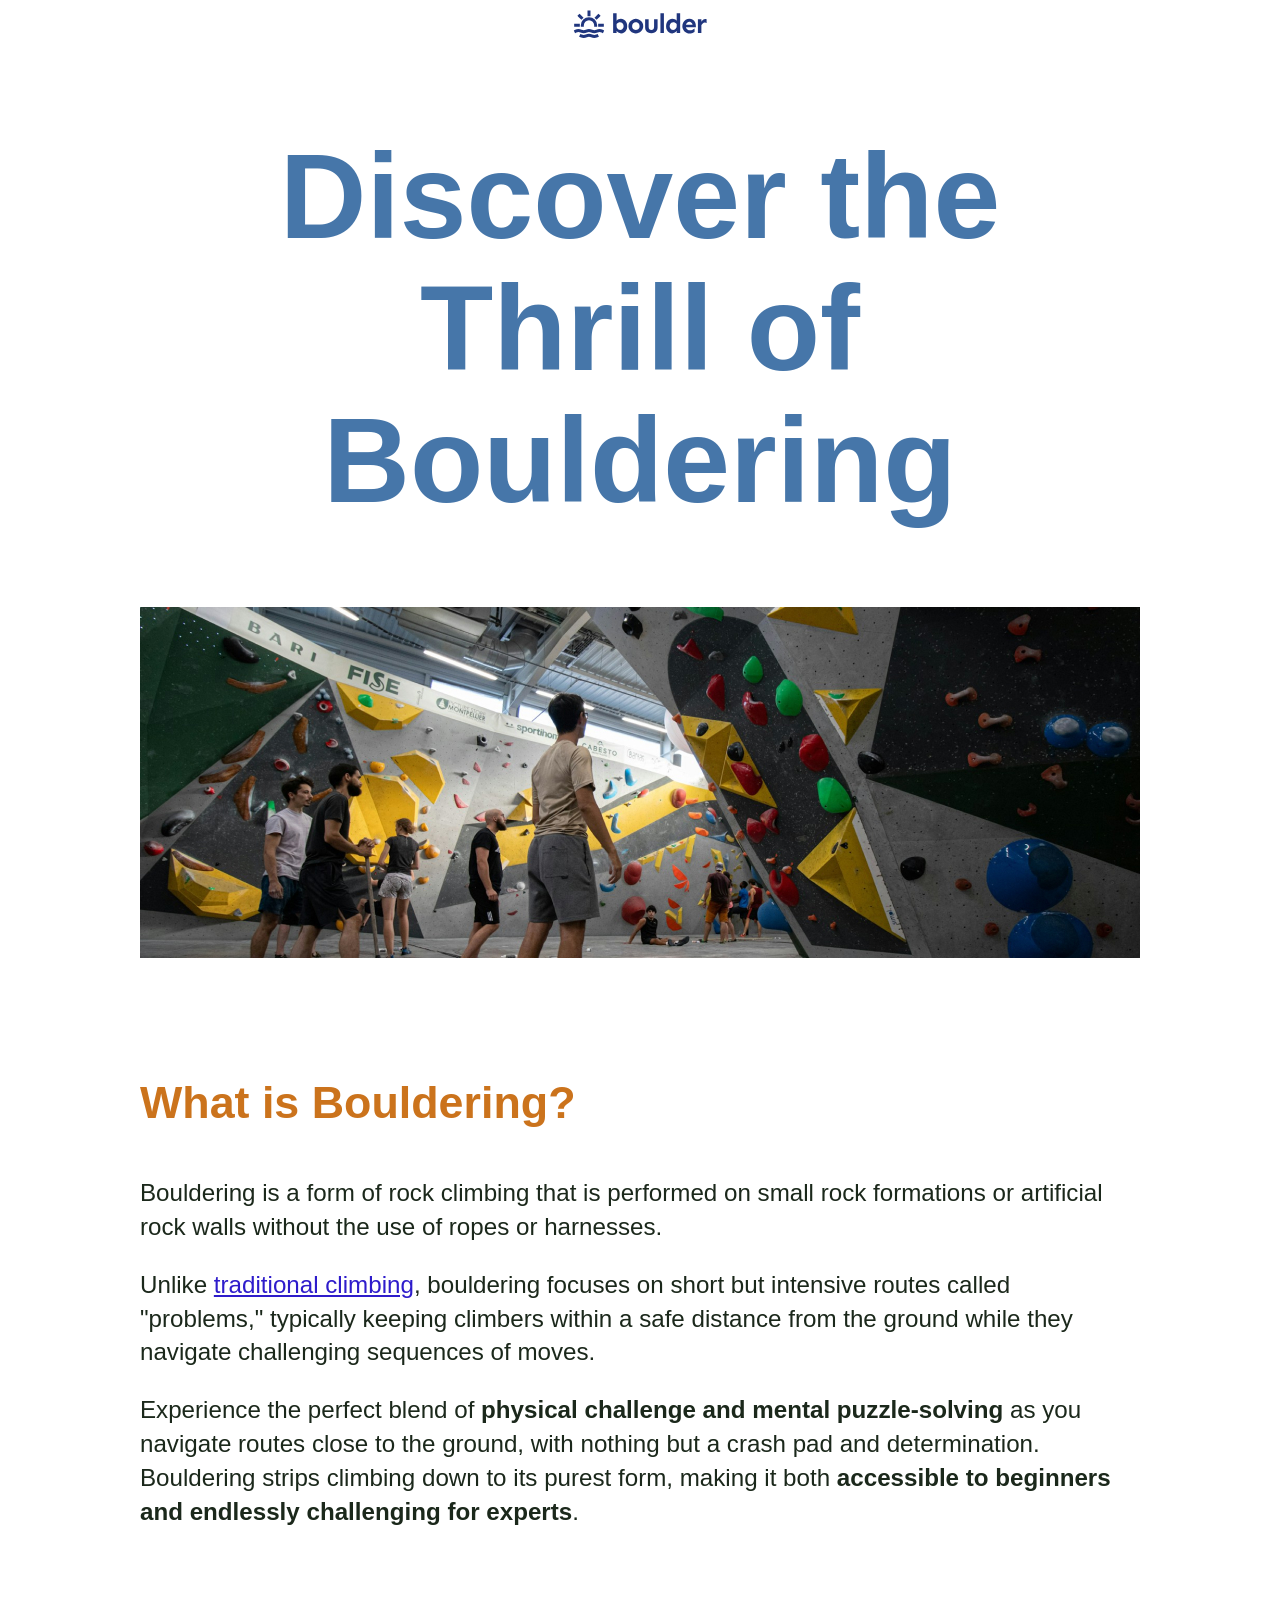
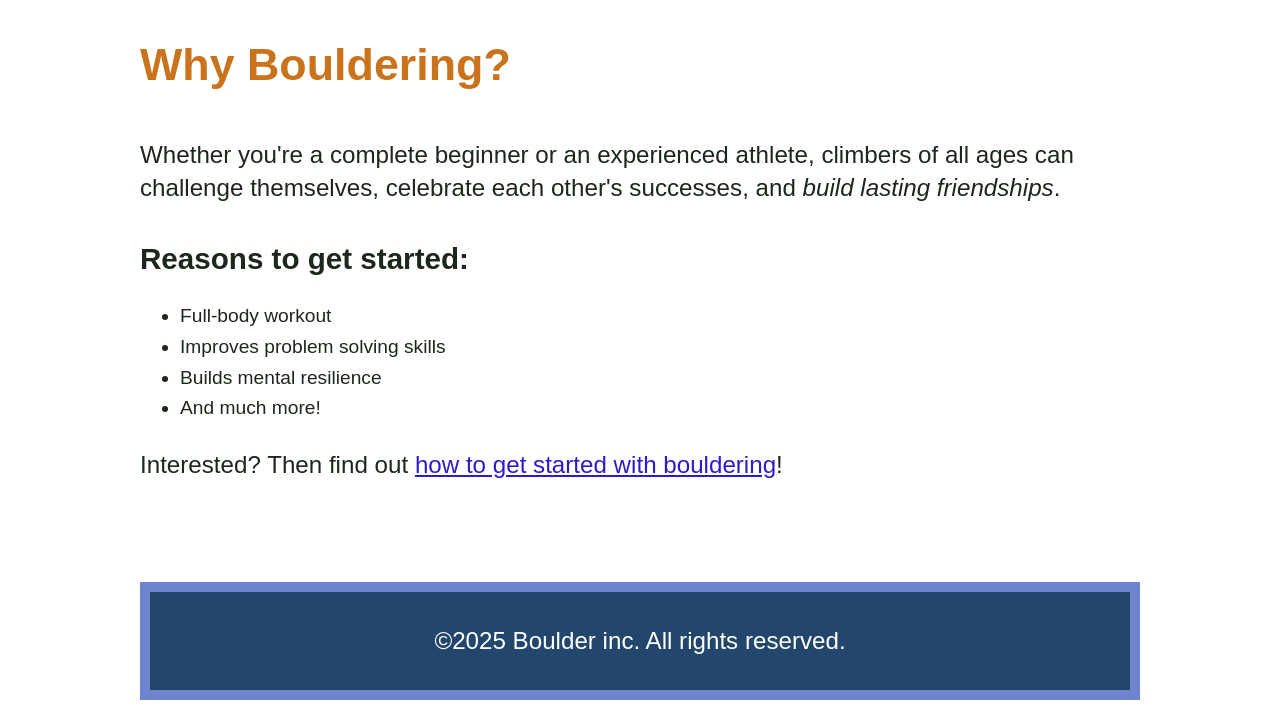
==== index.html @ 8061e21b "version_1" ====
<!DOCTYPE html>

<html lang="en">

<head>
    <title>My Website</title>
    <link rel="stylesheet" href="./css/style.css">
</head>

<body>
    <header class="header  container">

        <a class="logo"   href="./index.html"><img src="./images/logo.svg" alt="Boulder Inc. Logo"></a>



    </header>

    <main class="main container">
       
            <h1 class="main_title">Discover the Thrill of Bouldering</h1>

            <div class="main_image">
                <img src="./images/bouldering-gym.jpg" alt="An indoor bouldering gym with a lot of climbers">
            </div>

        <section>
            <h2>
                What is Bouldering?</h2>

            <p>
                Bouldering is a form of rock climbing that is performed on small rock formations or artificial
                rock walls without the use of ropes or harnesses.

            </p>

            <p>
                Unlike <a href="https://en.wikipedia.org/wiki/Traditional_climbing">traditional climbing</a>, bouldering focuses on short but intensive routes called
                "problems,"
                typically keeping climbers within a safe distance from the ground while they navigate challenging
                sequences of moves.

            </p>

            <p>
                Experience the perfect blend of <strong>physical challenge and mental puzzle-solving </strong> as you
                navigate
                routes close to the ground, with nothing but a crash pad and determination. Bouldering strips
                climbing down to its purest form, making it both <strong>accessible to beginners and endlessly challenging
                    for experts</strong>.
            </p>


        </section>


        <section>

            <h2>Why Bouldering?</h2>

            <p>Whether you're a complete beginner or an experienced athlete, climbers of all ages can challenge
                themselves, celebrate each other's successes, and <em>build lasting friendships</em>.</p>
        


            <h3>Reasons to get started:</h3>

            <ul>
                <li>Full-body workout</li>
                <li>Improves problem solving skills</li>
                <li>Builds mental resilience</li>
                <li>And much more!</li>
            </ul>

            <p>Interested? Then find out <a href="./getting-started.html">how to get started with bouldering</a>!</p>
        </section>



    </main>


    <footer class="footer container
    ">
        <p>©2025 Boulder inc. All rights reserved.</p>
    </footer>


</body>

</html>
---- css/style.css ----
* {
  box-sizing: border-box;
}

body {
  font-family: "Gill Sans", "Gill Sans MT", Calibri, "Trebuchet MS", sans-serif;
  color: #1b281b;
  font-size: 1.2rem;
  line-height: 1.6;
}

a {
  color: #2e1ccb;
}

img {
  max-inline-size: 100%;
  block-size: auto;
}

.container {
  margin: 0 auto;
  max-width: 1000px;
}

header {
  text-align: center;
}


.main_title {
  color: #4676a9;
  text-align: center;
  font-size: 7.5rem;
  line-height: 1.1;
}

section {
  margin-block: 100px;
 
}

h2 {
  color: #cb731c;
  font-size: 2.8rem;
}

h3 {
  font-size: 1.85rem;
  
  margin-block-end: 10px;
}

ol {
      padding-inline-start: 24px;
      margin-block-end: 50px;
}
p {
  font-size: 1.51rem;
  max-width: 1000px; /* Text wraps when it reaches this width */
  overflow-wrap: break-word;
  line-height: 1.4;
}

footer {
  padding:  8px 20px;
  border: 10px solid #6e84cf;
  background-color: #22466c;
  color: #fff;
  text-align: center;
}
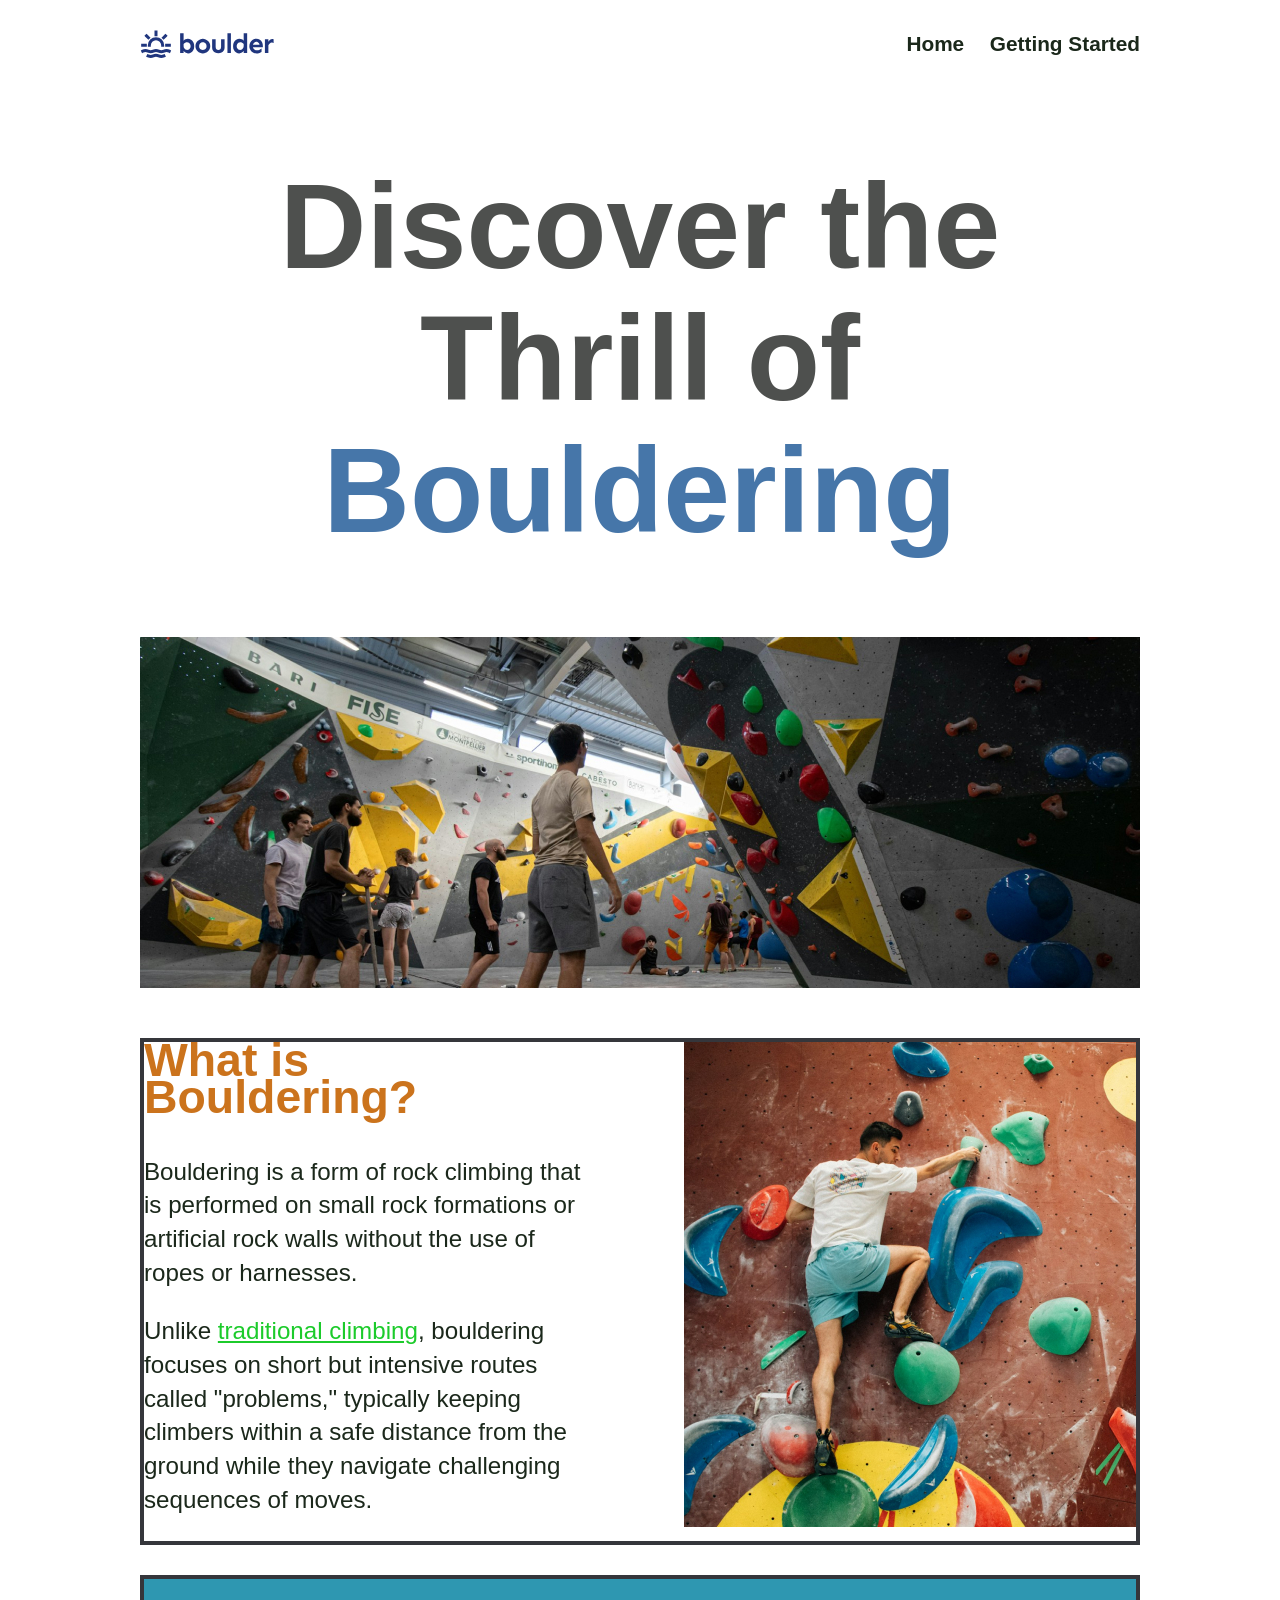
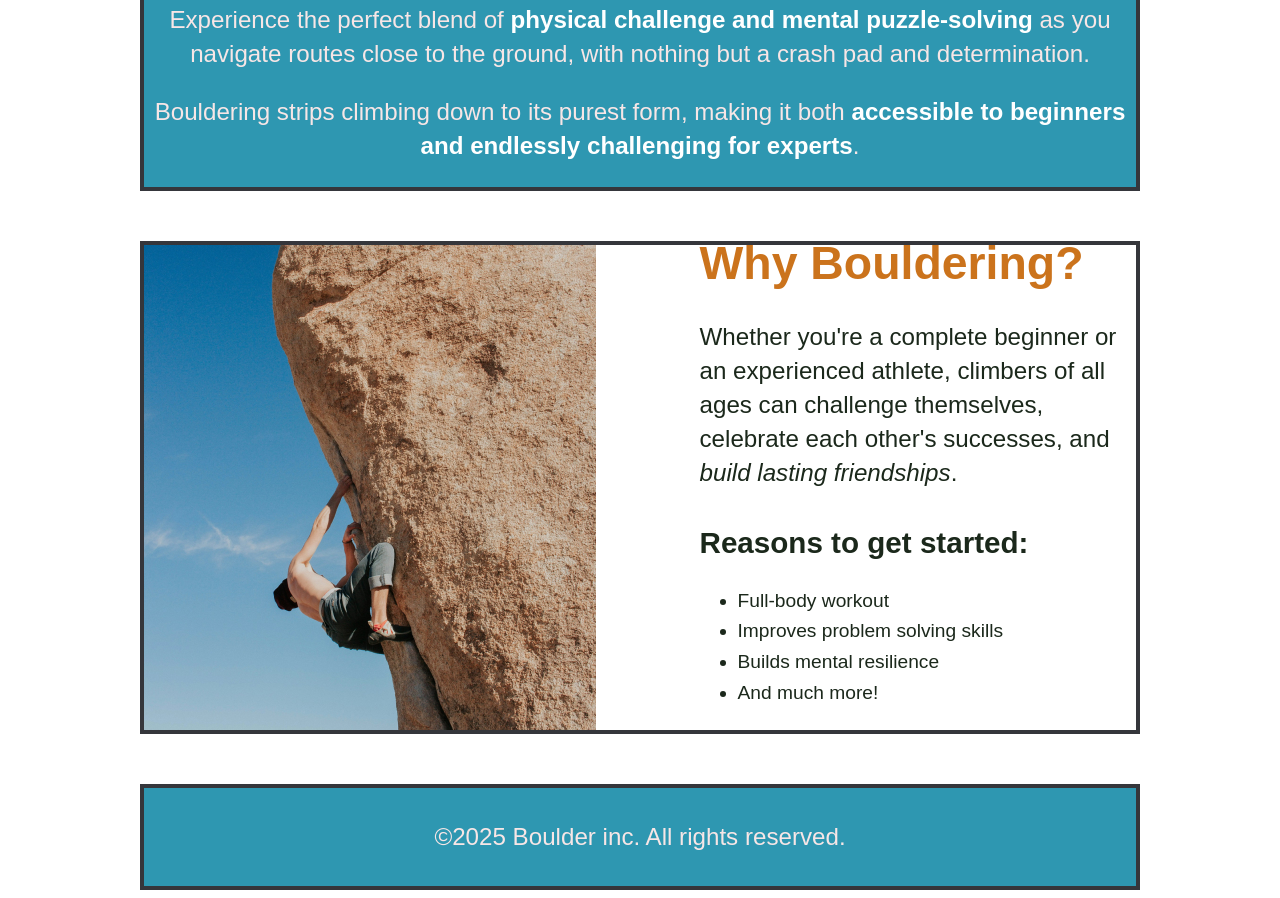
==== commit 22c4f6f5: "version_2" ====
--- a/index.html
+++ b/index.html
@@ -8,71 +8,123 @@
 </head>
 
 <body>
-    <header class="header  container">
 
-        <a class="logo"   href="./index.html"><img src="./images/logo.svg" alt="Boulder Inc. Logo"></a>
+    <div class="wrapper">
 
+    
+    <header class="header  ">
+
+        <a class="logo" href="./index.html"><img src="./images/logo.svg" alt="Boulder Inc. Logo"></a>
+
+        <nav>
+            <ul class="nav_menu">
+                <li><a href="./index.html">Home</a></li>
+                <li><a href="./getting-started.html">Getting Started</a></li>
+            </ul>
+        </nav>
 
 
     </header>
 
-    <main class="main container">
-       
-            <h1 class="main_title">Discover the Thrill of Bouldering</h1>
+    <main class="main">
 
-            <div class="main_image">
-                <img src="./images/bouldering-gym.jpg" alt="An indoor bouldering gym with a lot of climbers">
+        <h1 class="main_title">Discover the Thrill of <span class="main_title-color">Bouldering</span> </h1>
+
+        <div class="main_image">
+            <img src="./images/bouldering-gym.jpg" alt="An indoor bouldering gym with a lot of climbers">
+        </div>
+
+        <section class="section_column">
+            <div class="two_column">
+                <div class="first_column">
+                    <h2>
+                        What is Bouldering?
+                    </h2>
+
+                    <p>
+                        Bouldering is a form of rock climbing that is performed on small rock formations or artificial
+                        rock walls without the use of ropes or harnesses.
+
+                    </p>
+
+                    <p>
+                        Unlike <a class="green" href="https://en.wikipedia.org/wiki/Traditional_climbing">traditional
+                            climbing</a>, bouldering focuses on short but intensive routes called
+                        "problems,"
+                        typically keeping climbers within a safe distance from the ground while they navigate
+                        challenging
+                        sequences of moves.
+
+                    </p>
+
+                </div>
+
+                <div class="second_column">
+                    <img src="./images/what-is-bouldering.jpg" alt="">
+                </div>
+
             </div>
 
-        <section>
-            <h2>
-                What is Bouldering?</h2>
+            <div class="column_bottom">
+                <p>
+                    Experience the perfect blend of <strong class="white">physical challenge and mental puzzle-solving </strong> as
+                    you
+                    navigate
+                    routes close to the ground, with nothing but a crash pad and determination.
+                </p>
+                <p>
+                    Bouldering strips
+                    climbing down to its purest form, making it both <strong class="white">accessible to beginners and endlessly
+                        challenging
+                        for experts</strong>.
+                </p>
 
-            <p>
-                Bouldering is a form of rock climbing that is performed on small rock formations or artificial
-                rock walls without the use of ropes or harnesses.
-
-            </p>
-
-            <p>
-                Unlike <a href="https://en.wikipedia.org/wiki/Traditional_climbing">traditional climbing</a>, bouldering focuses on short but intensive routes called
-                "problems,"
-                typically keeping climbers within a safe distance from the ground while they navigate challenging
-                sequences of moves.
-
-            </p>
-
-            <p>
-                Experience the perfect blend of <strong>physical challenge and mental puzzle-solving </strong> as you
-                navigate
-                routes close to the ground, with nothing but a crash pad and determination. Bouldering strips
-                climbing down to its purest form, making it both <strong>accessible to beginners and endlessly challenging
-                    for experts</strong>.
-            </p>
+            </div>
 
 
         </section>
 
 
-        <section>
+        <section class="why">
 
-            <h2>Why Bouldering?</h2>
+            <div class="two_column">
+
+                   <div class="second_column">
+
+                    <img src="./images/why-bouldering.jpg" alt="">
+                </div>
+
+
+                <div class="first_column">
+
+                    <h2>Why Bouldering?</h2>
 
             <p>Whether you're a complete beginner or an experienced athlete, climbers of all ages can challenge
                 themselves, celebrate each other's successes, and <em>build lasting friendships</em>.</p>
-        
+                <h3>Reasons to get started:</h3>
 
-
-            <h3>Reasons to get started:</h3>
-
-            <ul>
+            <ul class="started">
                 <li>Full-body workout</li>
                 <li>Improves problem solving skills</li>
                 <li>Builds mental resilience</li>
                 <li>And much more!</li>
             </ul>
 
-            <p>Interested? Then find out <a href="./getting-started.html">how to get started with bouldering</a>!</p>
+
+                </div>
+
+
+             
+                  
+
+
+
+            
+
+
+            </div>
+
+          
         </section>
 
 
@@ -80,12 +132,12 @@
     </main>
 
 
-    <footer class="footer container
-    ">
+    <footer class="footer">
         <p>©2025 Boulder inc. All rights reserved.</p>
     </footer>
 
 
+    </div>
 </body>
 
 </html>
--- a/css/style.css
+++ b/css/style.css
@@ -9,51 +9,49 @@
   line-height: 1.6;
 }
 
+ul {
+  list-style: none;
+}
 a {
-  color: #2e1ccb;
+  text-decoration: none;
 }
 
+/* a:hover,
+a:focus-visible {
+  color:#5f9b9f;
+} */
+
+/* ul,
+ ol {
+  color:black;
+} */
+
+
+/* li{
+  margin-block:5px;
+} */
 img {
+   display: block;
   max-inline-size: 100%;
   block-size: auto;
 }
 
-.container {
-  margin: 0 auto;
-  max-width: 1000px;
-}
-
-header {
-  text-align: center;
-}
-
-
-.main_title {
-  color: #4676a9;
-  text-align: center;
-  font-size: 7.5rem;
-  line-height: 1.1;
-}
-
-section {
-  margin-block: 100px;
- 
-}
-
 h2 {
   color: #cb731c;
-  font-size: 2.8rem;
+  font-size: 2.9rem;
+  margin-top: 0;
+  line-height: 0.8;
 }
 
 h3 {
   font-size: 1.85rem;
-  
+
   margin-block-end: 10px;
 }
 
 ol {
-      padding-inline-start: 24px;
-      margin-block-end: 50px;
+  padding-inline-start: 24px;
+  margin-block-end: 50px;
 }
 p {
   font-size: 1.51rem;
@@ -62,10 +60,127 @@
   line-height: 1.4;
 }
 
+header {
+  display: flex;
+  align-items: center;
+  justify-content: space-between;
+}
+
+.wrapper {
+  margin-inline:  auto;
+  max-inline-size: 1000px;
+}
+
+.nav_menu {
+  display: flex;
+  gap: 1.6rem;
+}
+
+.nav_menu li a {
+  color: #1b281b;
+  font-weight: 700;
+  font-size: 1.3rem;
+}
+
+.main_title {
+  color: #4e504e;
+  text-align: center;
+  font-size: 7.5rem;
+  line-height: 1.1;
+}
+
+.main_title-color {
+  color: #4676a9;
+}
+section {
+  margin-block: 50px;
+}
+
+.section_title {
+  color: #4676a9;
+}
+
+.two_column {
+  display: flex;
+  justify-content: space-between;
+  gap: 3rem;
+  border: 4px solid #35363b;
+}
+
+/* @media (width < 700px) {
+  .two_column {
+    flex-direction: column;
+    gap: 400px;
+  }
+} */
+
+
+.first_column {
+  width: 44%;
+}
+
+.column_bottom {
+  margin-block: 30px;
+  text-align: center;
+  border: 4px solid #35363b;
+  background-color: #2e97b1;
+
+  font-weight: 100;
+  color: #f7e6e6;
+}
+
+.white {
+  color: #fff;
+}
+
+.started {
+  list-style: disc;
+  padding-inline-start: 38px;
+}
+
+.green {
+  color: #1ccb2b;
+  text-decoration: underline;
+}
+
+.image_bg {
+  background: url("../images/simple-steps.jpg");
+  border: 5px solid rgb(89, 89, 179);
+
+  width: 46%;
+  padding: 1rem 1.4rem 0 3rem;
+
+  color: #fff;
+}
+
+.text_bg {
+  width: 49%;
+  
+
+}
+
+.text_bg-title {
+  margin-block-start: 0;
+  line-height: 0.7;
+}
+
+.text_bg ol{
+  padding-right:  8rem;
+}
+
+.image_bg p{
+  /* padding-top: .7rem; */
+
+}
+
+.climb{
+  margin-block-start: 50px;
+}
 footer {
-  padding:  8px 20px;
-  border: 10px solid #6e84cf;
-  background-color: #22466c;
-  color: #fff;
+  padding: 8px 20px;
+  border: 4px solid #35363b;
+  background-color: #2e97b1;
+  color: #f7e6e6;
   text-align: center;
 }
+
